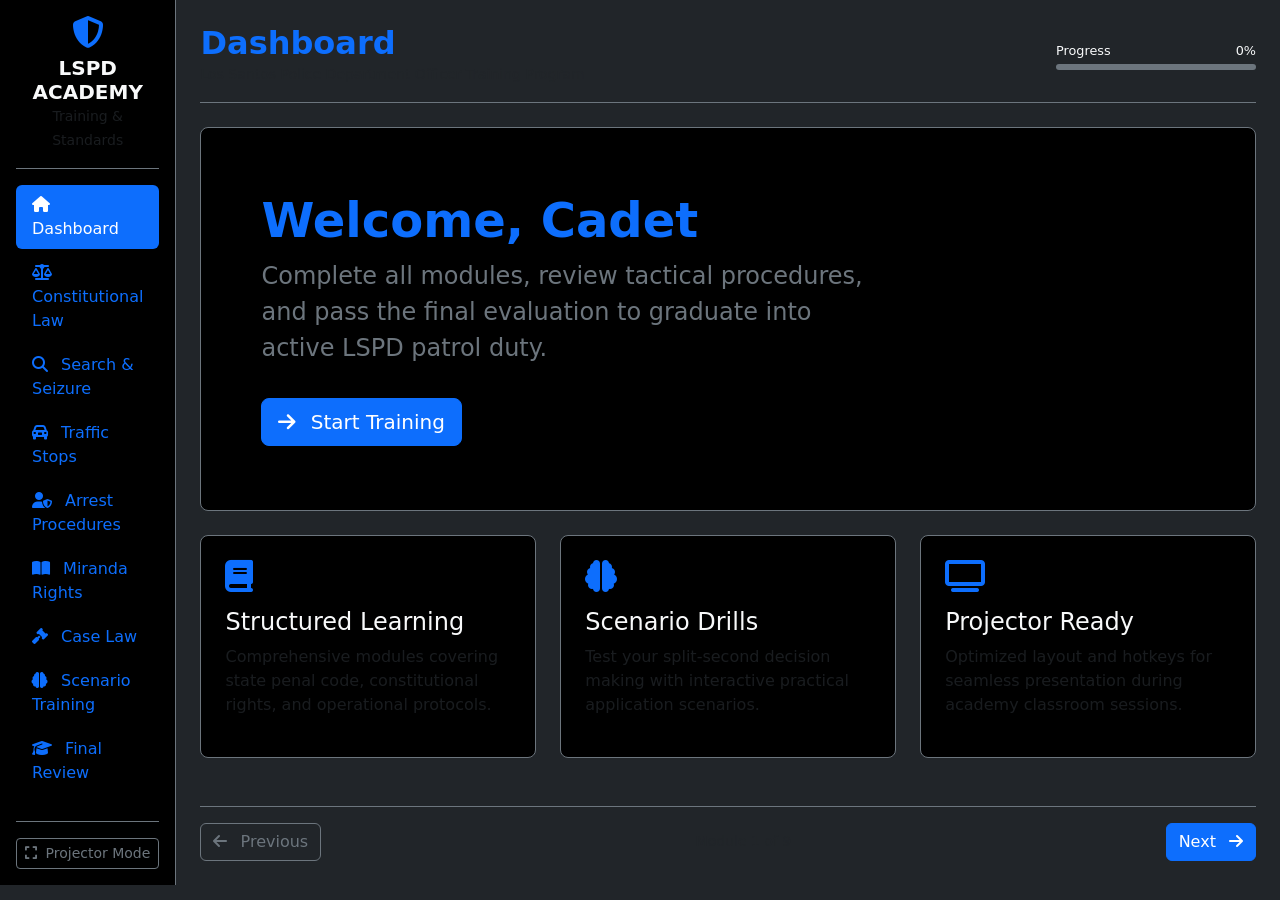
==== index.html @ 63069d6d "Update index.html" ====
<!DOCTYPE html>
<html lang="en">
<head>
    <meta charset="UTF-8">
    <meta name="viewport" content="width=device-width, initial-scale=1.0">
    <title>LSPD Academy | Training Platform</title>
    <!-- Bootstrap 5 CSS -->
    <link href="https://cdn.jsdelivr.net/npm/bootstrap@5.3.2/dist/css/bootstrap.min.css" rel="stylesheet">
    <!-- FontAwesome Icons -->
    <link rel="stylesheet" href="https://cdnjs.cloudflare.com/ajax/libs/font-awesome/6.4.2/css/all.min.css">
    <!-- Custom Stylesheet -->
    <link rel="stylesheet" href="style.css">
</head>
<body class="bg-dark text-light">

    <div class="app-container d-flex">
        <!-- Sidebar Navigation -->
        <nav id="sidebar" class="bg-black border-end border-secondary p-3 d-flex flex-column justify-content-between">
            <div>
                <div class="sidebar-header text-center pb-3 mb-3 border-bottom border-secondary">
                    <i class="fa-solid fa-shield-halved text-primary fa-2x mb-2"></i>
                    <h5 class="fw-bold tracking-wider m-0">LSPD ACADEMY</h5>
                    <small class="text-muted">Training & Standards</small>
                </div>
                <ul class="nav nav-pills flex-column gap-1" id="academyNav" role="tablist">
                    <li class="nav-item">
                        <button class="nav-link active w-100 text-start" data-bs-toggle="pill" data-bs-target="#dashboard" type="button"><i class="fa-solid fa-house me-2"></i> Dashboard</button>
                    </li>
                    <li class="nav-item">
                        <button class="nav-link w-100 text-start" data-bs-toggle="pill" data-bs-target="#constitutional-law" type="button"><i class="fa-solid fa-scale-balanced me-2"></i> Constitutional Law</button>
                    </li>
                    <li class="nav-item">
                        <button class="nav-link w-100 text-start" data-bs-toggle="pill" data-bs-target="#search-seizure" type="button"><i class="fa-solid fa-magnifying-glass me-2"></i> Search & Seizure</button>
                    </li>
                    <li class="nav-item">
                        <button class="nav-link w-100 text-start" data-bs-toggle="pill" data-bs-target="#traffic-stops" type="button"><i class="fa-solid fa-car-rear me-2"></i> Traffic Stops</button>
                    </li>
                    <li class="nav-item">
                        <button class="nav-link w-100 text-start" data-bs-toggle="pill" data-bs-target="#arrest-procedures" type="button"><i class="fa-solid fa-user-shield me-2"></i> Arrest Procedures</button>
                    </li>
                    <li class="nav-item">
                        <button class="nav-link w-100 text-start" data-bs-toggle="pill" data-bs-target="#miranda-rights" type="button"><i class="fa-solid fa-book-open me-2"></i> Miranda Rights</button>
                    </li>
                    <li class="nav-item">
                        <button class="nav-link w-100 text-start" data-bs-toggle="pill" data-bs-target="#case-law" type="button"><i class="fa-solid fa-gavel me-2"></i> Case Law</button>
                    </li>
                    <li class="nav-item">
                        <button class="nav-link w-100 text-start" data-bs-toggle="pill" data-bs-target="#scenarios" type="button"><i class="fa-solid fa-brain me-2"></i> Scenario Training</button>
                    </li>
                    <li class="nav-item">
                        <button class="nav-link w-100 text-start" data-bs-toggle="pill" data-bs-target="#final-exam" type="button"><i class="fa-solid fa-graduation-cap me-2"></i> Final Review</button>
                    </li>
                </ul>
            </div>
            <div class="sidebar-footer pt-3 border-top border-secondary text-center">
                <button id="fullscreenBtn" class="btn btn-outline-secondary btn-sm w-100"><i class="fa-solid fa-expand me-1"></i> Projector Mode</button>
            </div>
        </nav>

        <!-- Main Content Area -->
        <main class="main-content flex-grow-1 p-4 overflow-y-auto">
            <!-- Top Progress & Controls Bar -->
            <header class="d-flex justify-content-between align-items-center pb-3 mb-4 border-bottom border-secondary">
                <div>
                    <h2 id="pageTitle" class="fw-bold m-0 text-primary">Dashboard</h2>
                    <small class="text-muted">Los Santos Police Department Officer Training Program</small>
                </div>
                <div class="d-flex align-items-center gap-3">
                    <div style="width: 200px;">
                        <div class="d-flex justify-content-between mb-1" style="font-size: 0.8rem;">
                            <span>Progress</span>
                            <span id="progressText">0%</span>
                        </div>
                        <div class="progress bg-secondary" style="height: 6px;">
                            <div id="progressBar" class="progress-bar bg-primary" role="progressbar" style="width: 0%;"></div>
                        </div>
                    </div>
                </div>
            </header>

            <!-- Tab Content Modules -->
            <div class="tab-content" id="academyContent">
                <!-- 1. Dashboard -->
                <div class="tab-pane fade show active" id="dashboard" role="tabpanel">
                    <div class="p-5 mb-4 bg-black border border-secondary rounded-3">
                        <div class="container-fluid py-3">
                            <h1 class="display-5 fw-bold text-primary">Welcome, Cadet</h1>
                            <p class="col-md-8 fs-4 text-secondary">Complete all modules, review tactical procedures, and pass the final evaluation to graduate into active LSPD patrol duty.</p>
                            <button class="btn btn-primary btn-lg mt-3" onclick="navigateToModule('#constitutional-law')"><i class="fa-solid fa-arrow-right me-2"></i> Start Training</button>
                        </div>
                    </div>
                    <div class="row g-4">
                        <div class="col-md-4">
                            <div class="p-4 bg-black border border-secondary rounded-3 h-100">
                                <i class="fa-solid fa-book text-primary fa-2x mb-3"></i>
                                <h4>Structured Learning</h4>
                                <p class="text-muted">Comprehensive modules covering state penal code, constitutional rights, and operational protocols.</p>
                            </div>
                        </div>
                        <div class="col-md-4">
                            <div class="p-4 bg-black border border-secondary rounded-3 h-100">
                                <i class="fa-solid fa-brain text-primary fa-2x mb-3"></i>
                                <h4>Scenario Drills</h4>
                                <p class="text-muted">Test your split-second decision making with interactive practical application scenarios.</p>
                            </div>
                        </div>
                        <div class="col-md-4">
                            <div class="p-4 bg-black border border-secondary rounded-3 h-100">
                                <i class="fa-solid fa-tv text-primary fa-2x mb-3"></i>
                                <h4>Projector Ready</h4>
                                <p class="text-muted">Optimized layout and hotkeys for seamless presentation during academy classroom sessions.</p>
                            </div>
                        </div>
                    </div>
                </div>

                <!-- 2. Constitutional Law -->
                <div class="tab-pane fade" id="constitutional-law" role="tabpanel">
                    <div class="card bg-black border-secondary p-4 mb-4">
                        <h3 class="text-primary mb-3"><i class="fa-solid fa-scale-balanced me-2"></i> Constitutional Law Overview</h3>
                        <p>Officers operate under strict adherence to state and federal constitutional limitations. Understanding these bounds ensures lawful arrests and admissible evidence in court.</p>
                        <hr class="border-secondary">
                        <h5 class="text-white mt-3">Key Amendments</h5>
                        <ul class="list-group list-group-flush bg-transparent">
                            <li class="list-group-item bg-black text-light border-secondary"><strong>4th Amendment:</strong> Protection against unreasonable searches and seizures without probable cause or warrant.</li>
                            <li class="list-group-item bg-black text-light border-secondary"><strong>5th Amendment:</strong> Protection against self-incrimination and double jeopardy; right to due process.</li>
                            <li class="list-group-item bg-black text-light border-secondary"><strong>6th Amendment:</strong> Right to a speedy trial, impartial jury, and legal representation.</li>
                        </ul>
                    </div>
                </div>

                <!-- 3. Search & Seizure -->
                <div class="tab-pane fade" id="search-seizure" role="tabpanel">
                    <div class="card bg-black border-secondary p-4 mb-4">
                        <h3 class="text-primary mb-3"><i class="fa-solid fa-magnifying-glass me-2"></i> Search & Seizure Protocols</h3>
                        <p>Searches conducted without proper legal justification risk evidence suppression under the exclusionary rule.</p>
                        <hr class="border-secondary">
                        <div class="row g-3">
                            <div class="col-md-6">
                                <div class="p-3 border border-secondary rounded bg-dark">
                                    <h5 class="text-white">Exigent Circumstances</h5>
                                    <p class="text-muted small m-0">Immediate danger to life, imminent destruction of evidence, or hot pursuit of a fleeing suspect.</p>
                                </div>
                            </div>
                            <div class="col-md-6">
                                <div class="p-3 border border-secondary rounded bg-dark">
                                    <h5 class="text-white">Plain View Doctrine</h5>
                                    <p class="text-muted small m-0">Officers lawfully present in a location may seize contraband instantly visible within line of sight.</p>
                                </div>
                            </div>
                        </div>
                    </div>
                </div>

                <!-- 4. Traffic Stops -->
                <div class="tab-pane fade" id="traffic-stops" role="tabpanel">
                    <div class="card bg-black border-secondary p-4 mb-4">
                        <h3 class="text-primary mb-3"><i class="fa-solid fa-car-rear me-2"></i> Traffic Stop Procedures</h3>
                        <p>Standard operating procedure for executing safe, tactical vehicle interventions.</p>
                        <ol class="list-group list-group-numbered list-group-flush bg-transparent">
                            <li class="list-group-item bg-black text-light border-secondary">Position cruiser offset to the left, wheels turned outward.</li>
                            <li class="list-group-item bg-black text-light border-secondary">Call out plate, vehicle description, and occupant count to dispatch.</li>
                            <li class="list-group-item bg-black text-light border-secondary">Perform a touch check on the rear taillight to leave fingerprints.</li>
                            <li class="list-group-item bg-black text-light border-secondary">Approach safely maintaining visual contact with rear cabin and hands.</li>
                        </ol>
                    </div>
                </div>

                <!-- 5. Arrest Procedures -->
                <div class="tab-pane fade" id="arrest-procedures" role="tabpanel">
                    <div class="card bg-black border-secondary p-4 mb-4">
                        <h3 class="text-primary mb-3"><i class="fa-solid fa-user-shield me-2"></i> Arrest & Control Tactics</h3>
                        <p>Execution of physical custody requires appropriate use of force principles and safety checks.</p>
                        <ul>
                            <li>Control and cuff before conducting search incident to arrest.</li>
                            <li>Double-lock handcuffs immediately to prevent nerve damage.</li>
                            <li>Perform systematic pat-down search for weapons and contraband.</li>
                        </ul>
                    </div>
                </div>

                <!-- 6. Miranda Rights -->
                <div class="tab-pane fade" id="miranda-rights" role="tabpanel">
                    <div class="card bg-black border-secondary p-4 mb-4">
                        <h3 class="text-primary mb-3"><i class="fa-solid fa-book-open me-2"></i> Miranda Warnings</h3>
                        <p class="bg-dark p-3 border border-secondary rounded font-monospace text-warning">
                            "You have the right to remain silent. Anything you say can and will be used against you in a court of law. You have the right to an attorney. If you cannot afford one, one will be appointed for you..."
                        </p>
                        <p class="text-muted small">Must be recited prior to custodial interrogation.</p>
                    </div>
                </div>

                <!-- 7. Case Law -->
                <div class="tab-pane fade" id="case-law" role="tabpanel">
                    <div class="card bg-black border-secondary p-4 mb-4">
                        <h3 class="text-primary mb-3"><i class="fa-solid fa-gavel me-2"></i> Precedent Case Law</h3>
                        <p>Foundational legal rulings governing police power and civil liberties.</p>
                        <ul>
                            <li><strong>Terry v. Ohio:</strong> Establishes stop-and-frisk standard based on reasonable articulable suspicion.</li>
                            <li><strong>Tennessee v. Garner:</strong> Restricts use of deadly force against fleeing unarmed suspects.</li>
                        </ul>
                    </div>
                </div>

                <!-- 8. Scenario Training -->
                <div class="tab-pane fade" id="scenarios" role="tabpanel">
                    <div class="card bg-black border-secondary p-4 mb-4">
                        <h3 class="text-primary mb-3"><i class="fa-solid fa-brain me-2"></i> Practical Scenarios</h3>
                        <p>Evaluate your decision making under pressure.</p>
                        <div class="p-3 border border-secondary rounded bg-dark">
                            <h5 class="text-white">Scenario 1: Suspicious Vehicle</h5>
                            <p class="text-muted">A vehicle is parked in an alleyway with lights off at 3:00 AM. What is your immediate tactical action?</p>
                            <button class="btn btn-outline-primary btn-sm" onclick="alert('Correct: Call in location, request backup, and approach with caution from cover.')">Reveal Best Practice</button>
                        </div>
                    </div>
                </div>

                <!-- 9. Final Review -->
                <div class="tab-pane fade" id="final-exam" role="tabpanel">
                    <div class="card bg-black border-secondary p-4 mb-4 text-center">
                        <h3 class="text-primary mb-3"><i class="fa-solid fa-graduation-cap me-2"></i> Final Examination</h3>
                        <p class="text-muted">You have completed all academy modules. Ready to certify?</p>
                        <button class="btn btn-success btn-lg mt-2" onclick="alert('Congratulations! Academy requirements completed.')">Complete Certification</button>
                    </div>
                </div>
            </div>

            <!-- Navigation Controls Footer -->
            <div class="d-flex justify-content-between align-items-center mt-5 pt-3 border-top border-secondary">
                <button id="prevBtn" class="btn btn-outline-secondary"><i class="fa-solid fa-arrow-left me-2"></i> Previous</button>
                <span id="slideIndicator" class="text-muted small">Module 1 of 9</span>
                <button id="nextBtn" class="btn btn-primary">Next <i class="fa-solid fa-arrow-right ms-2"></i></button>
            </div>
        </main>
    </div>

    <!-- Bootstrap JS Bundle -->
    <script src="https://cdn.jsdelivr.net/npm/bootstrap@5.3.2/dist/js/bootstrap.bundle.min.js"></script>
    <!-- Custom Script -->
    <script src="script.js"></script>
</body>
</html>
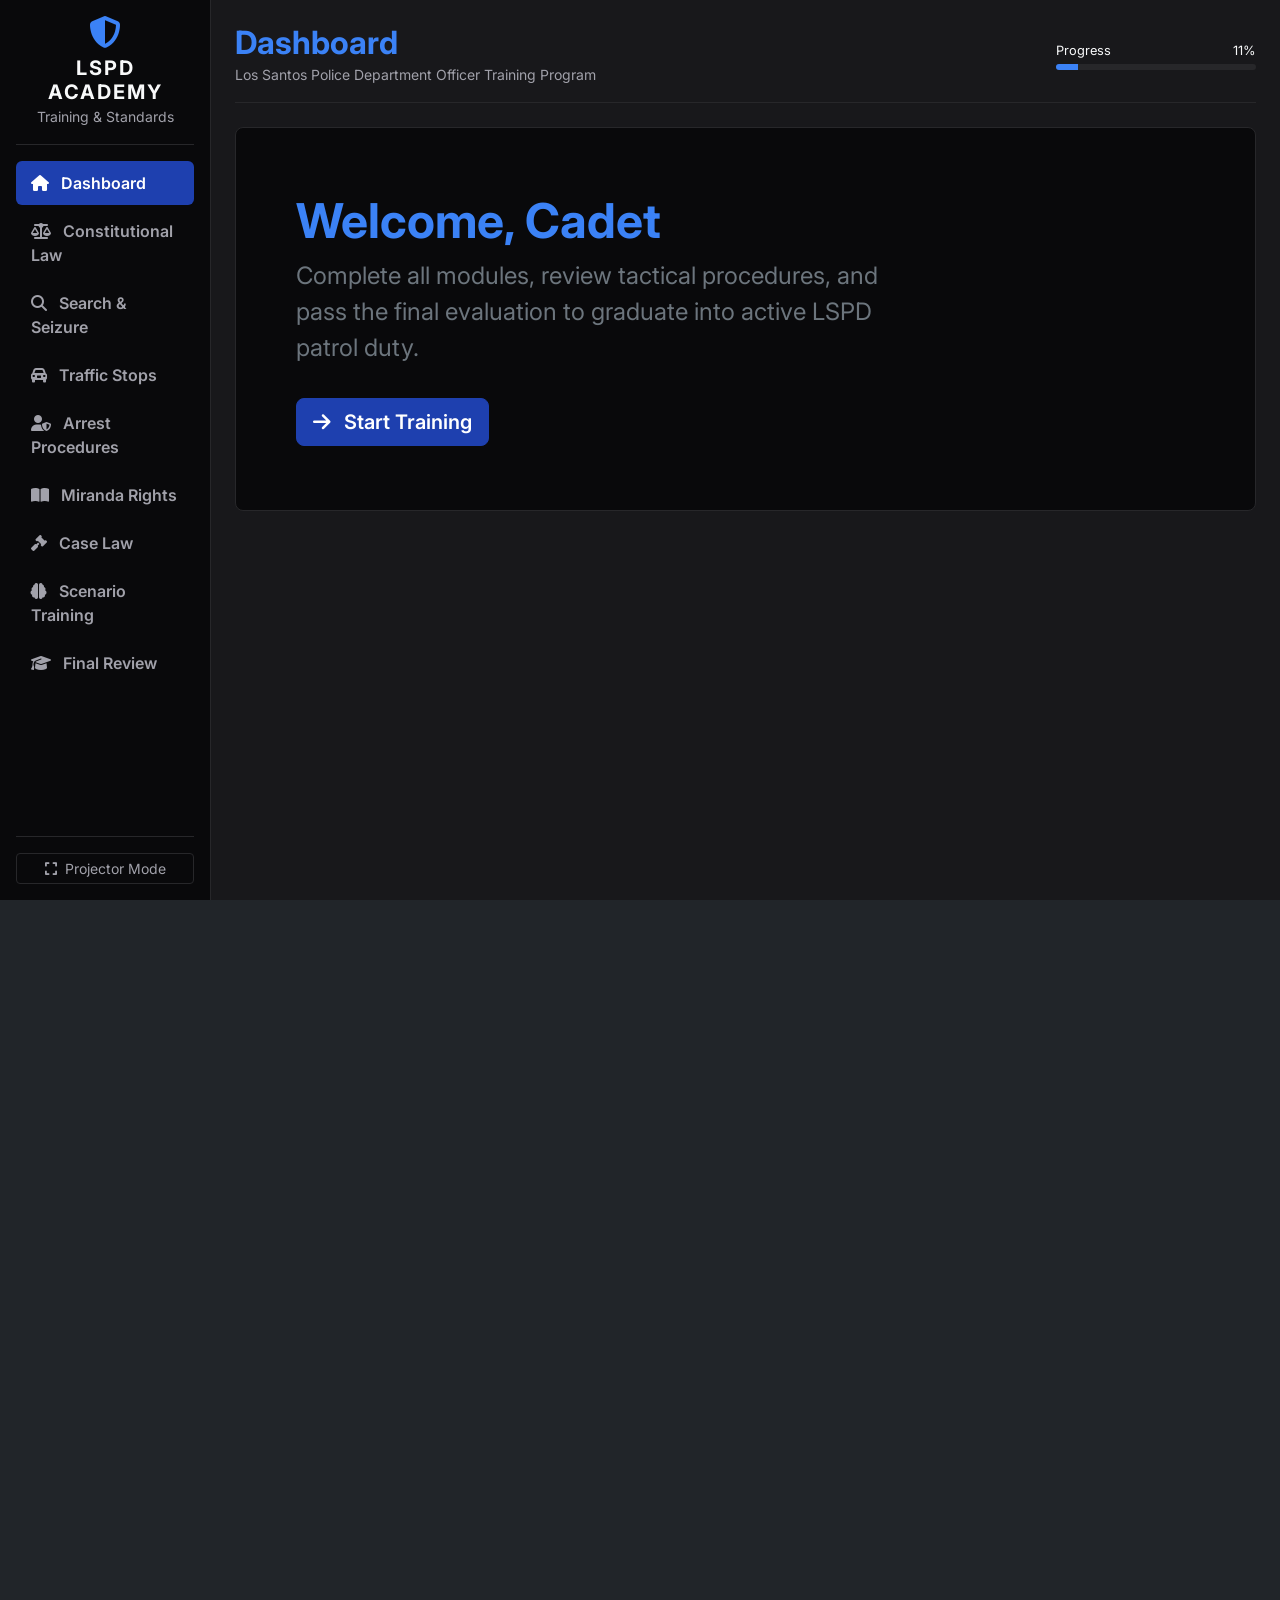
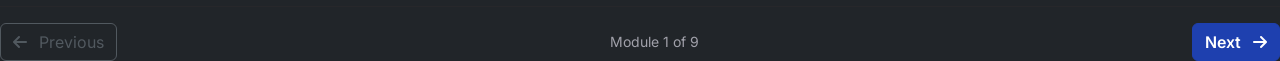
==== commit 155fab03: "Update index.html" ====
--- a/index.html
+++ b/index.html
@@ -88,28 +88,7 @@
                             <p class="col-md-8 fs-4 text-secondary">Complete all modules, review tactical procedures, and pass the final evaluation to graduate into active LSPD patrol duty.</p>
                             <button class="btn btn-primary btn-lg mt-3" onclick="navigateToModule('#constitutional-law')"><i class="fa-solid fa-arrow-right me-2"></i> Start Training</button>
                         </div>
-                    </div>
-                    <div class="row g-4">
-                        <div class="col-md-4">
-                            <div class="p-4 bg-black border border-secondary rounded-3 h-100">
-                                <i class="fa-solid fa-book text-primary fa-2x mb-3"></i>
-                                <h4>Structured Learning</h4>
-                                <p class="text-muted">Comprehensive modules covering state penal code, constitutional rights, and operational protocols.</p>
-                            </div>
-                        </div>
-                        <div class="col-md-4">
-                            <div class="p-4 bg-black border border-secondary rounded-3 h-100">
-                                <i class="fa-solid fa-brain text-primary fa-2x mb-3"></i>
-                                <h4>Scenario Drills</h4>
-                                <p class="text-muted">Test your split-second decision making with interactive practical application scenarios.</p>
-                            </div>
-                        </div>
-                        <div class="col-md-4">
-                            <div class="p-4 bg-black border border-secondary rounded-3 h-100">
-                                <i class="fa-solid fa-tv text-primary fa-2x mb-3"></i>
-                                <h4>Projector Ready</h4>
-                                <p class="text-muted">Optimized layout and hotkeys for seamless presentation during academy classroom sessions.</p>
-                            </div>
+                        </div>
                         </div>
                     </div>
                 </div>
--- a/style.css
+++ b/style.css
@@ -0,0 +1,142 @@
+/* Google Fonts Import for clean, projector-friendly typography */
+@import url('https://fonts.googleapis.com/css2?family=Inter:wght@300;400;600;700&display=swap');
+
+/* LSPD Custom Color Palette */
+:root {
+    --lspd-blue: #1e40af;
+    --lspd-blue-hover: #1e3a8a;
+    --lspd-blue-text: #3b82f6;
+    --lspd-black: #09090b;
+    --lspd-dark: #18181b;
+    --lspd-border: #27272a;
+    --text-main: #f4f4f5;
+    --text-muted: #a1a1aa;
+}
+
+/* Global Reset & Body Styling */
+body {
+    font-family: 'Inter', sans-serif;
+    background-color: var(--lspd-dark) !important;
+    color: var(--text-main) !important;
+    height: 100vh;
+    margin: 0;
+    overflow: hidden; /* Prevents whole-page scrolling; only the main content scrolls */
+}
+
+/* Layout Framework */
+.app-container {
+    height: 100vh;
+}
+
+/* Sidebar Navigation */
+#sidebar {
+    width: 280px;
+    background-color: var(--lspd-black) !important;
+    border-right-color: var(--lspd-border) !important;
+}
+
+.sidebar-header h5 {
+    letter-spacing: 2px;
+}
+
+.nav-pills .nav-link {
+    color: var(--text-muted);
+    border-radius: 6px;
+    transition: all 0.2s ease-in-out;
+    padding: 10px 15px;
+    font-weight: 600;
+}
+
+.nav-pills .nav-link:hover {
+    background-color: rgba(30, 64, 175, 0.1);
+    color: var(--text-main);
+}
+
+.nav-pills .nav-link.active {
+    background-color: var(--lspd-blue) !important;
+    color: #ffffff !important;
+}
+
+/* Main Content Area */
+.main-content {
+    background-color: var(--lspd-dark);
+    scroll-behavior: smooth;
+}
+
+/* Card & Container Overrides */
+.bg-black {
+    background-color: var(--lspd-black) !important;
+}
+
+.border-secondary {
+    border-color: var(--lspd-border) !important;
+}
+
+.card {
+    border-radius: 8px;
+    box-shadow: 0 4px 6px rgba(0, 0, 0, 0.3);
+}
+
+/* Button Overrides */
+.btn-primary {
+    background-color: var(--lspd-blue);
+    border-color: var(--lspd-blue);
+    font-weight: 600;
+}
+
+.btn-primary:hover {
+    background-color: var(--lspd-blue-hover);
+    border-color: var(--lspd-blue-hover);
+}
+
+.btn-outline-secondary {
+    color: var(--text-muted);
+    border-color: var(--lspd-border);
+}
+
+.btn-outline-secondary:hover {
+    background-color: var(--lspd-border);
+    color: var(--text-main);
+}
+
+/* Progress Bar Styling */
+.progress {
+    background-color: var(--lspd-border) !important;
+    border-radius: 4px;
+}
+
+.progress-bar {
+    background-color: var(--lspd-blue-text) !important;
+    transition: width 0.4s ease;
+}
+
+/* Typography Utilities */
+.text-primary {
+    color: var(--lspd-blue-text) !important; 
+}
+
+.text-muted {
+    color: var(--text-muted) !important;
+}
+
+.tracking-wider {
+    letter-spacing: 0.1em;
+}
+
+/* Custom Scrollbar for Webkit Browsers */
+::-webkit-scrollbar {
+    width: 8px;
+}
+
+::-webkit-scrollbar-track {
+    background: var(--lspd-dark);
+}
+
+::-webkit-scrollbar-thumb {
+    background: var(--lspd-border);
+    border-radius: 4px;
+}
+
+::-webkit-scrollbar-thumb:hover {
+    background: #3f3f46;
+}
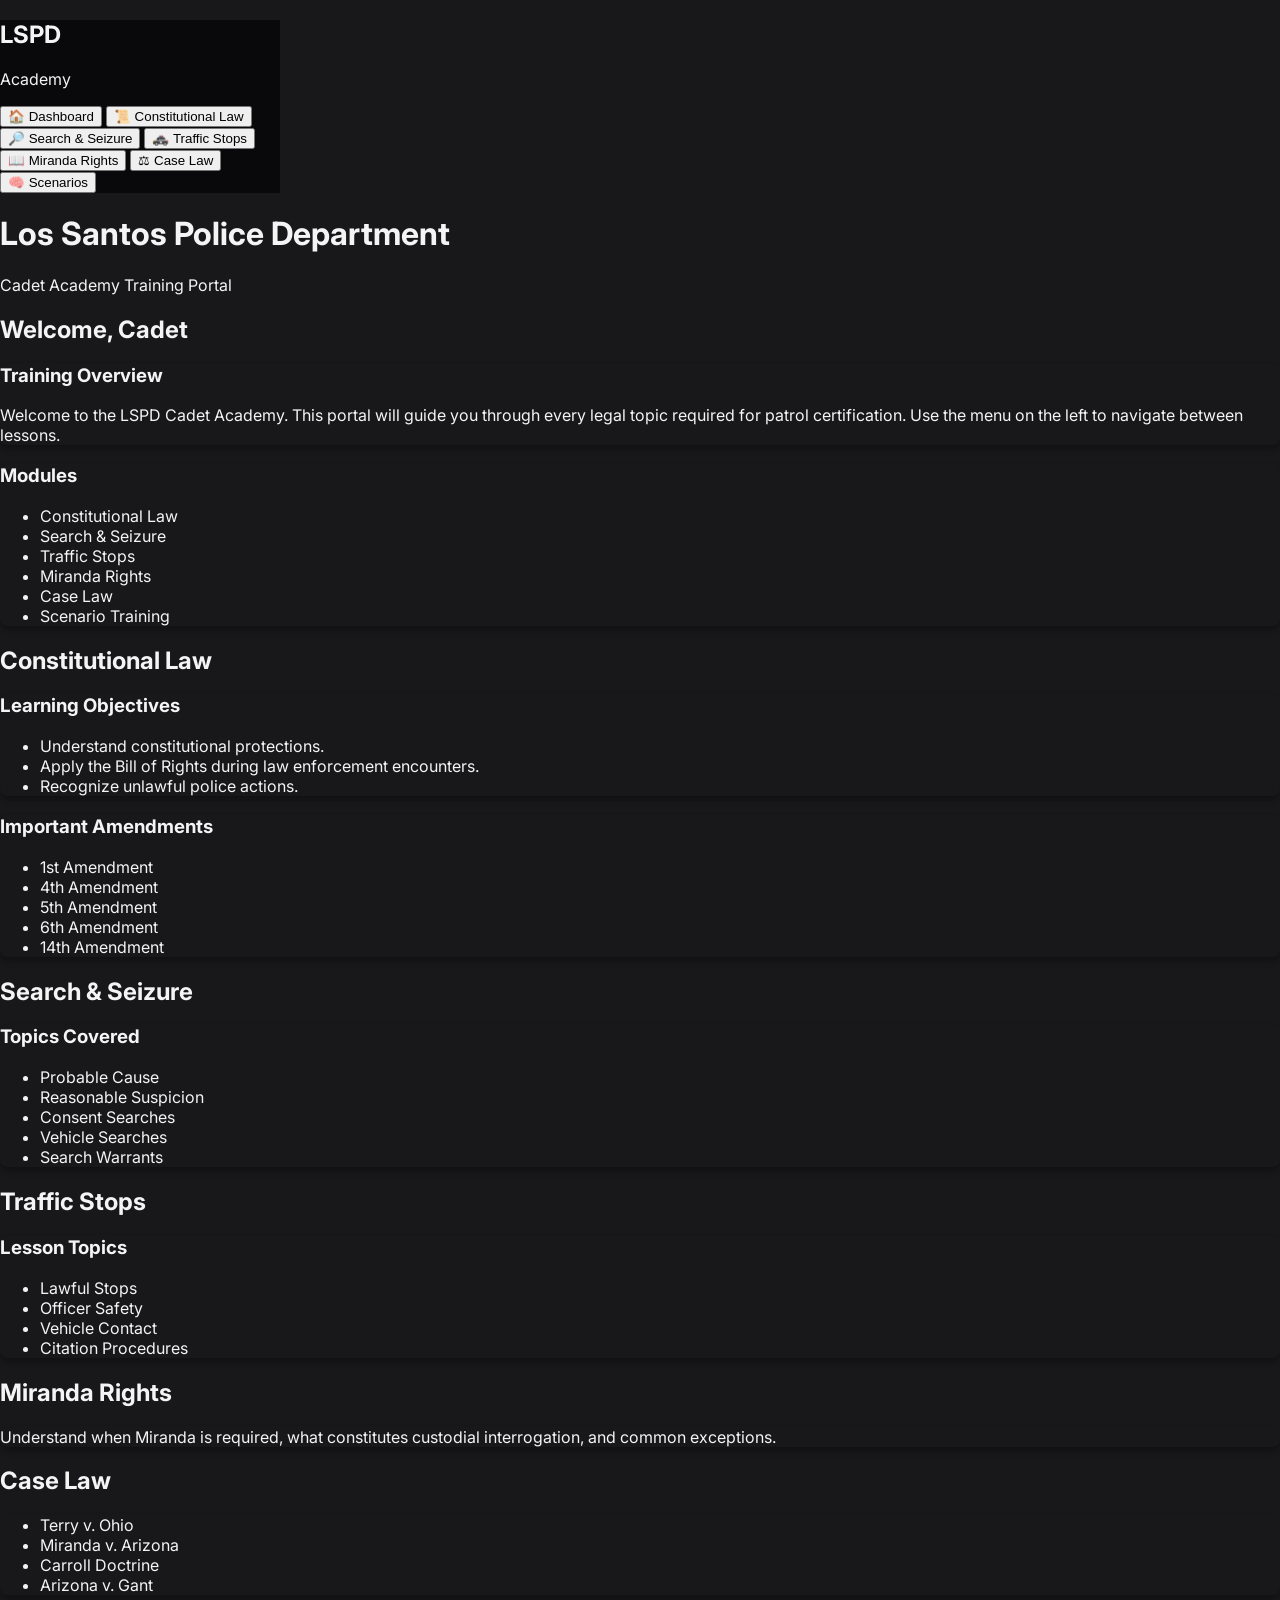
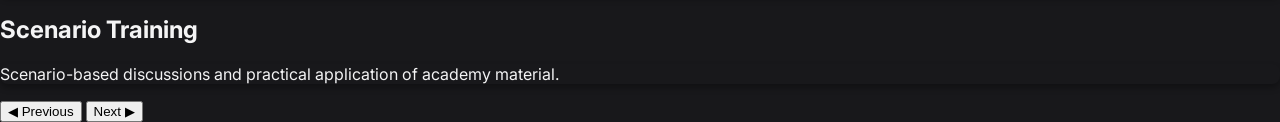
==== commit f399ab11: "Update index.html" ====
--- a/index.html
+++ b/index.html
@@ -3,219 +3,283 @@
 <head>
     <meta charset="UTF-8">
     <meta name="viewport" content="width=device-width, initial-scale=1.0">
-    <title>LSPD Academy | Training Platform</title>
-    <!-- Bootstrap 5 CSS -->
-    <link href="https://cdn.jsdelivr.net/npm/bootstrap@5.3.2/dist/css/bootstrap.min.css" rel="stylesheet">
-    <!-- FontAwesome Icons -->
-    <link rel="stylesheet" href="https://cdnjs.cloudflare.com/ajax/libs/font-awesome/6.4.2/css/all.min.css">
-    <!-- Custom Stylesheet -->
+    <title>LSPD Academy</title>
+
     <link rel="stylesheet" href="style.css">
 </head>
-<body class="bg-dark text-light">
-
-    <div class="app-container d-flex">
-        <!-- Sidebar Navigation -->
-        <nav id="sidebar" class="bg-black border-end border-secondary p-3 d-flex flex-column justify-content-between">
-            <div>
-                <div class="sidebar-header text-center pb-3 mb-3 border-bottom border-secondary">
-                    <i class="fa-solid fa-shield-halved text-primary fa-2x mb-2"></i>
-                    <h5 class="fw-bold tracking-wider m-0">LSPD ACADEMY</h5>
-                    <small class="text-muted">Training & Standards</small>
-                </div>
-                <ul class="nav nav-pills flex-column gap-1" id="academyNav" role="tablist">
-                    <li class="nav-item">
-                        <button class="nav-link active w-100 text-start" data-bs-toggle="pill" data-bs-target="#dashboard" type="button"><i class="fa-solid fa-house me-2"></i> Dashboard</button>
-                    </li>
-                    <li class="nav-item">
-                        <button class="nav-link w-100 text-start" data-bs-toggle="pill" data-bs-target="#constitutional-law" type="button"><i class="fa-solid fa-scale-balanced me-2"></i> Constitutional Law</button>
-                    </li>
-                    <li class="nav-item">
-                        <button class="nav-link w-100 text-start" data-bs-toggle="pill" data-bs-target="#search-seizure" type="button"><i class="fa-solid fa-magnifying-glass me-2"></i> Search & Seizure</button>
-                    </li>
-                    <li class="nav-item">
-                        <button class="nav-link w-100 text-start" data-bs-toggle="pill" data-bs-target="#traffic-stops" type="button"><i class="fa-solid fa-car-rear me-2"></i> Traffic Stops</button>
-                    </li>
-                    <li class="nav-item">
-                        <button class="nav-link w-100 text-start" data-bs-toggle="pill" data-bs-target="#arrest-procedures" type="button"><i class="fa-solid fa-user-shield me-2"></i> Arrest Procedures</button>
-                    </li>
-                    <li class="nav-item">
-                        <button class="nav-link w-100 text-start" data-bs-toggle="pill" data-bs-target="#miranda-rights" type="button"><i class="fa-solid fa-book-open me-2"></i> Miranda Rights</button>
-                    </li>
-                    <li class="nav-item">
-                        <button class="nav-link w-100 text-start" data-bs-toggle="pill" data-bs-target="#case-law" type="button"><i class="fa-solid fa-gavel me-2"></i> Case Law</button>
-                    </li>
-                    <li class="nav-item">
-                        <button class="nav-link w-100 text-start" data-bs-toggle="pill" data-bs-target="#scenarios" type="button"><i class="fa-solid fa-brain me-2"></i> Scenario Training</button>
-                    </li>
-                    <li class="nav-item">
-                        <button class="nav-link w-100 text-start" data-bs-toggle="pill" data-bs-target="#final-exam" type="button"><i class="fa-solid fa-graduation-cap me-2"></i> Final Review</button>
-                    </li>
-                </ul>
-            </div>
-            <div class="sidebar-footer pt-3 border-top border-secondary text-center">
-                <button id="fullscreenBtn" class="btn btn-outline-secondary btn-sm w-100"><i class="fa-solid fa-expand me-1"></i> Projector Mode</button>
-            </div>
-        </nav>
-
-        <!-- Main Content Area -->
-        <main class="main-content flex-grow-1 p-4 overflow-y-auto">
-            <!-- Top Progress & Controls Bar -->
-            <header class="d-flex justify-content-between align-items-center pb-3 mb-4 border-bottom border-secondary">
-                <div>
-                    <h2 id="pageTitle" class="fw-bold m-0 text-primary">Dashboard</h2>
-                    <small class="text-muted">Los Santos Police Department Officer Training Program</small>
-                </div>
-                <div class="d-flex align-items-center gap-3">
-                    <div style="width: 200px;">
-                        <div class="d-flex justify-content-between mb-1" style="font-size: 0.8rem;">
-                            <span>Progress</span>
-                            <span id="progressText">0%</span>
-                        </div>
-                        <div class="progress bg-secondary" style="height: 6px;">
-                            <div id="progressBar" class="progress-bar bg-primary" role="progressbar" style="width: 0%;"></div>
-                        </div>
-                    </div>
-                </div>
-            </header>
-
-            <!-- Tab Content Modules -->
-            <div class="tab-content" id="academyContent">
-                <!-- 1. Dashboard -->
-                <div class="tab-pane fade show active" id="dashboard" role="tabpanel">
-                    <div class="p-5 mb-4 bg-black border border-secondary rounded-3">
-                        <div class="container-fluid py-3">
-                            <h1 class="display-5 fw-bold text-primary">Welcome, Cadet</h1>
-                            <p class="col-md-8 fs-4 text-secondary">Complete all modules, review tactical procedures, and pass the final evaluation to graduate into active LSPD patrol duty.</p>
-                            <button class="btn btn-primary btn-lg mt-3" onclick="navigateToModule('#constitutional-law')"><i class="fa-solid fa-arrow-right me-2"></i> Start Training</button>
-                        </div>
-                        </div>
-                        </div>
-                    </div>
-                </div>
-
-                <!-- 2. Constitutional Law -->
-                <div class="tab-pane fade" id="constitutional-law" role="tabpanel">
-                    <div class="card bg-black border-secondary p-4 mb-4">
-                        <h3 class="text-primary mb-3"><i class="fa-solid fa-scale-balanced me-2"></i> Constitutional Law Overview</h3>
-                        <p>Officers operate under strict adherence to state and federal constitutional limitations. Understanding these bounds ensures lawful arrests and admissible evidence in court.</p>
-                        <hr class="border-secondary">
-                        <h5 class="text-white mt-3">Key Amendments</h5>
-                        <ul class="list-group list-group-flush bg-transparent">
-                            <li class="list-group-item bg-black text-light border-secondary"><strong>4th Amendment:</strong> Protection against unreasonable searches and seizures without probable cause or warrant.</li>
-                            <li class="list-group-item bg-black text-light border-secondary"><strong>5th Amendment:</strong> Protection against self-incrimination and double jeopardy; right to due process.</li>
-                            <li class="list-group-item bg-black text-light border-secondary"><strong>6th Amendment:</strong> Right to a speedy trial, impartial jury, and legal representation.</li>
-                        </ul>
-                    </div>
-                </div>
-
-                <!-- 3. Search & Seizure -->
-                <div class="tab-pane fade" id="search-seizure" role="tabpanel">
-                    <div class="card bg-black border-secondary p-4 mb-4">
-                        <h3 class="text-primary mb-3"><i class="fa-solid fa-magnifying-glass me-2"></i> Search & Seizure Protocols</h3>
-                        <p>Searches conducted without proper legal justification risk evidence suppression under the exclusionary rule.</p>
-                        <hr class="border-secondary">
-                        <div class="row g-3">
-                            <div class="col-md-6">
-                                <div class="p-3 border border-secondary rounded bg-dark">
-                                    <h5 class="text-white">Exigent Circumstances</h5>
-                                    <p class="text-muted small m-0">Immediate danger to life, imminent destruction of evidence, or hot pursuit of a fleeing suspect.</p>
-                                </div>
-                            </div>
-                            <div class="col-md-6">
-                                <div class="p-3 border border-secondary rounded bg-dark">
-                                    <h5 class="text-white">Plain View Doctrine</h5>
-                                    <p class="text-muted small m-0">Officers lawfully present in a location may seize contraband instantly visible within line of sight.</p>
-                                </div>
-                            </div>
-                        </div>
-                    </div>
-                </div>
-
-                <!-- 4. Traffic Stops -->
-                <div class="tab-pane fade" id="traffic-stops" role="tabpanel">
-                    <div class="card bg-black border-secondary p-4 mb-4">
-                        <h3 class="text-primary mb-3"><i class="fa-solid fa-car-rear me-2"></i> Traffic Stop Procedures</h3>
-                        <p>Standard operating procedure for executing safe, tactical vehicle interventions.</p>
-                        <ol class="list-group list-group-numbered list-group-flush bg-transparent">
-                            <li class="list-group-item bg-black text-light border-secondary">Position cruiser offset to the left, wheels turned outward.</li>
-                            <li class="list-group-item bg-black text-light border-secondary">Call out plate, vehicle description, and occupant count to dispatch.</li>
-                            <li class="list-group-item bg-black text-light border-secondary">Perform a touch check on the rear taillight to leave fingerprints.</li>
-                            <li class="list-group-item bg-black text-light border-secondary">Approach safely maintaining visual contact with rear cabin and hands.</li>
-                        </ol>
-                    </div>
-                </div>
-
-                <!-- 5. Arrest Procedures -->
-                <div class="tab-pane fade" id="arrest-procedures" role="tabpanel">
-                    <div class="card bg-black border-secondary p-4 mb-4">
-                        <h3 class="text-primary mb-3"><i class="fa-solid fa-user-shield me-2"></i> Arrest & Control Tactics</h3>
-                        <p>Execution of physical custody requires appropriate use of force principles and safety checks.</p>
-                        <ul>
-                            <li>Control and cuff before conducting search incident to arrest.</li>
-                            <li>Double-lock handcuffs immediately to prevent nerve damage.</li>
-                            <li>Perform systematic pat-down search for weapons and contraband.</li>
-                        </ul>
-                    </div>
-                </div>
-
-                <!-- 6. Miranda Rights -->
-                <div class="tab-pane fade" id="miranda-rights" role="tabpanel">
-                    <div class="card bg-black border-secondary p-4 mb-4">
-                        <h3 class="text-primary mb-3"><i class="fa-solid fa-book-open me-2"></i> Miranda Warnings</h3>
-                        <p class="bg-dark p-3 border border-secondary rounded font-monospace text-warning">
-                            "You have the right to remain silent. Anything you say can and will be used against you in a court of law. You have the right to an attorney. If you cannot afford one, one will be appointed for you..."
-                        </p>
-                        <p class="text-muted small">Must be recited prior to custodial interrogation.</p>
-                    </div>
-                </div>
-
-                <!-- 7. Case Law -->
-                <div class="tab-pane fade" id="case-law" role="tabpanel">
-                    <div class="card bg-black border-secondary p-4 mb-4">
-                        <h3 class="text-primary mb-3"><i class="fa-solid fa-gavel me-2"></i> Precedent Case Law</h3>
-                        <p>Foundational legal rulings governing police power and civil liberties.</p>
-                        <ul>
-                            <li><strong>Terry v. Ohio:</strong> Establishes stop-and-frisk standard based on reasonable articulable suspicion.</li>
-                            <li><strong>Tennessee v. Garner:</strong> Restricts use of deadly force against fleeing unarmed suspects.</li>
-                        </ul>
-                    </div>
-                </div>
-
-                <!-- 8. Scenario Training -->
-                <div class="tab-pane fade" id="scenarios" role="tabpanel">
-                    <div class="card bg-black border-secondary p-4 mb-4">
-                        <h3 class="text-primary mb-3"><i class="fa-solid fa-brain me-2"></i> Practical Scenarios</h3>
-                        <p>Evaluate your decision making under pressure.</p>
-                        <div class="p-3 border border-secondary rounded bg-dark">
-                            <h5 class="text-white">Scenario 1: Suspicious Vehicle</h5>
-                            <p class="text-muted">A vehicle is parked in an alleyway with lights off at 3:00 AM. What is your immediate tactical action?</p>
-                            <button class="btn btn-outline-primary btn-sm" onclick="alert('Correct: Call in location, request backup, and approach with caution from cover.')">Reveal Best Practice</button>
-                        </div>
-                    </div>
-                </div>
-
-                <!-- 9. Final Review -->
-                <div class="tab-pane fade" id="final-exam" role="tabpanel">
-                    <div class="card bg-black border-secondary p-4 mb-4 text-center">
-                        <h3 class="text-primary mb-3"><i class="fa-solid fa-graduation-cap me-2"></i> Final Examination</h3>
-                        <p class="text-muted">You have completed all academy modules. Ready to certify?</p>
-                        <button class="btn btn-success btn-lg mt-2" onclick="alert('Congratulations! Academy requirements completed.')">Complete Certification</button>
-                    </div>
-                </div>
-            </div>
-
-            <!-- Navigation Controls Footer -->
-            <div class="d-flex justify-content-between align-items-center mt-5 pt-3 border-top border-secondary">
-                <button id="prevBtn" class="btn btn-outline-secondary"><i class="fa-solid fa-arrow-left me-2"></i> Previous</button>
-                <span id="slideIndicator" class="text-muted small">Module 1 of 9</span>
-                <button id="nextBtn" class="btn btn-primary">Next <i class="fa-solid fa-arrow-right ms-2"></i></button>
-            </div>
-        </main>
+
+<body>
+
+<!-- Sidebar -->
+<div id="sidebar">
+
+    <div class="logo">
+        <h2>LSPD</h2>
+        <p>Academy</p>
     </div>
 
-    <!-- Bootstrap JS Bundle -->
-    <script src="https://cdn.jsdelivr.net/npm/bootstrap@5.3.2/dist/js/bootstrap.bundle.min.js"></script>
-    <!-- Custom Script -->
-    <script src="script.js"></script>
+    <button class="nav active" onclick="showPage('dashboard')">
+        🏠 Dashboard
+    </button>
+
+    <button class="nav" onclick="showPage('constitution')">
+        📜 Constitutional Law
+    </button>
+
+    <button class="nav" onclick="showPage('search')">
+        🔎 Search & Seizure
+    </button>
+
+    <button class="nav" onclick="showPage('traffic')">
+        🚓 Traffic Stops
+    </button>
+
+    <button class="nav" onclick="showPage('miranda')">
+        📖 Miranda Rights
+    </button>
+
+    <button class="nav" onclick="showPage('caseLaw')">
+        ⚖ Case Law
+    </button>
+
+    <button class="nav" onclick="showPage('scenarios')">
+        🧠 Scenarios
+    </button>
+
+</div>
+
+<!-- Main Content -->
+<div id="content">
+
+<header>
+
+<h1>Los Santos Police Department</h1>
+
+<p>Cadet Academy Training Portal</p>
+
+<div id="progressContainer">
+    <div id="progressBar"></div>
+</div>
+
+</header>
+
+<!-- Dashboard -->
+
+<section id="dashboard" class="page active">
+
+<h2>Welcome, Cadet</h2>
+
+<div class="card">
+
+<h3>Training Overview</h3>
+
+<p>
+Welcome to the LSPD Cadet Academy.
+
+This portal will guide you through every legal topic required for patrol certification.
+
+Use the menu on the left to navigate between lessons.
+</p>
+
+</div>
+
+<div class="card">
+
+<h3>Modules</h3>
+
+<ul>
+
+<li>Constitutional Law</li>
+
+<li>Search & Seizure</li>
+
+<li>Traffic Stops</li>
+
+<li>Miranda Rights</li>
+
+<li>Case Law</li>
+
+<li>Scenario Training</li>
+
+</ul>
+
+</div>
+
+</section>
+
+<!-- Constitutional Law -->
+
+<section id="constitution" class="page">
+
+<h2>Constitutional Law</h2>
+
+<div class="card">
+
+<h3>Learning Objectives</h3>
+
+<ul>
+
+<li>Understand constitutional protections.</li>
+
+<li>Apply the Bill of Rights during law enforcement encounters.</li>
+
+<li>Recognize unlawful police actions.</li>
+
+</ul>
+
+</div>
+
+<div class="card">
+
+<h3>Important Amendments</h3>
+
+<ul>
+
+<li>1st Amendment</li>
+
+<li>4th Amendment</li>
+
+<li>5th Amendment</li>
+
+<li>6th Amendment</li>
+
+<li>14th Amendment</li>
+
+</ul>
+
+</div>
+
+</section>
+
+<!-- Search -->
+
+<section id="search" class="page">
+
+<h2>Search & Seizure</h2>
+
+<div class="card">
+
+<h3>Topics Covered</h3>
+
+<ul>
+
+<li>Probable Cause</li>
+
+<li>Reasonable Suspicion</li>
+
+<li>Consent Searches</li>
+
+<li>Vehicle Searches</li>
+
+<li>Search Warrants</li>
+
+</ul>
+
+</div>
+
+</section>
+
+<!-- Traffic -->
+
+<section id="traffic" class="page">
+
+<h2>Traffic Stops</h2>
+
+<div class="card">
+
+<h3>Lesson Topics</h3>
+
+<ul>
+
+<li>Lawful Stops</li>
+
+<li>Officer Safety</li>
+
+<li>Vehicle Contact</li>
+
+<li>Citation Procedures</li>
+
+</ul>
+
+</div>
+
+</section>
+
+<!-- Miranda -->
+
+<section id="miranda" class="page">
+
+<h2>Miranda Rights</h2>
+
+<div class="card">
+
+<p>
+
+Understand when Miranda is required, what constitutes custodial interrogation, and common exceptions.
+
+</p>
+
+</div>
+
+</section>
+
+<!-- Case Law -->
+
+<section id="caseLaw" class="page">
+
+<h2>Case Law</h2>
+
+<div class="card">
+
+<ul>
+
+<li>Terry v. Ohio</li>
+
+<li>Miranda v. Arizona</li>
+
+<li>Carroll Doctrine</li>
+
+<li>Arizona v. Gant</li>
+
+</ul>
+
+</div>
+
+</section>
+
+<!-- Scenarios -->
+
+<section id="scenarios" class="page">
+
+<h2>Scenario Training</h2>
+
+<div class="card">
+
+<p>
+
+Scenario-based discussions and practical application of academy material.
+
+</p>
+
+</div>
+
+</section>
+
+<footer>
+
+<button onclick="previousPage()">
+◀ Previous
+</button>
+
+<button onclick="nextPage()">
+Next ▶
+</button>
+
+</footer>
+
+</div>
+
+<script src="script.js"></script>
+
 </body>
 </html>
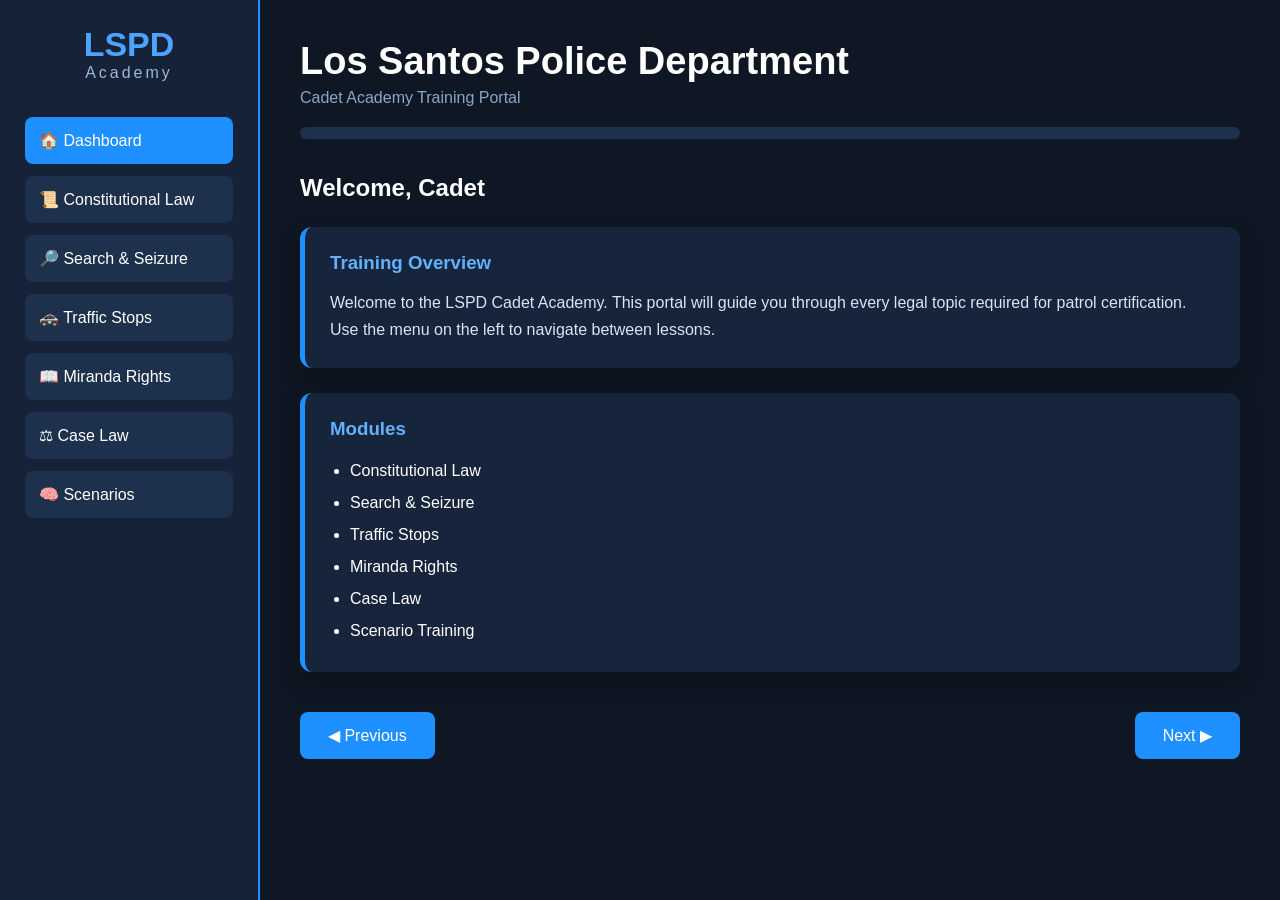
==== commit e6c70b8c: "Update index.html" ====
--- a/index.html
+++ b/index.html
@@ -280,6 +280,5 @@
 </div>
 
 <script src="script.js"></script>
-
 </body>
 </html>
--- a/style.css
+++ b/style.css
@@ -1,142 +1,224 @@
-/* Google Fonts Import for clean, projector-friendly typography */
-@import url('https://fonts.googleapis.com/css2?family=Inter:wght@300;400;600;700&display=swap');
-
-/* LSPD Custom Color Palette */
-:root {
-    --lspd-blue: #1e40af;
-    --lspd-blue-hover: #1e3a8a;
-    --lspd-blue-text: #3b82f6;
-    --lspd-black: #09090b;
-    --lspd-dark: #18181b;
-    --lspd-border: #27272a;
-    --text-main: #f4f4f5;
-    --text-muted: #a1a1aa;
-}
-
-/* Global Reset & Body Styling */
-body {
-    font-family: 'Inter', sans-serif;
-    background-color: var(--lspd-dark) !important;
-    color: var(--text-main) !important;
-    height: 100vh;
-    margin: 0;
-    overflow: hidden; /* Prevents whole-page scrolling; only the main content scrolls */
-}
-
-/* Layout Framework */
-.app-container {
-    height: 100vh;
-}
-
-/* Sidebar Navigation */
-#sidebar {
-    width: 280px;
-    background-color: var(--lspd-black) !important;
-    border-right-color: var(--lspd-border) !important;
-}
-
-.sidebar-header h5 {
-    letter-spacing: 2px;
-}
-
-.nav-pills .nav-link {
-    color: var(--text-muted);
-    border-radius: 6px;
-    transition: all 0.2s ease-in-out;
-    padding: 10px 15px;
-    font-weight: 600;
-}
-
-.nav-pills .nav-link:hover {
-    background-color: rgba(30, 64, 175, 0.1);
-    color: var(--text-main);
-}
-
-.nav-pills .nav-link.active {
-    background-color: var(--lspd-blue) !important;
-    color: #ffffff !important;
-}
-
-/* Main Content Area */
-.main-content {
-    background-color: var(--lspd-dark);
-    scroll-behavior: smooth;
-}
-
-/* Card & Container Overrides */
-.bg-black {
-    background-color: var(--lspd-black) !important;
-}
-
-.border-secondary {
-    border-color: var(--lspd-border) !important;
-}
-
-.card {
-    border-radius: 8px;
-    box-shadow: 0 4px 6px rgba(0, 0, 0, 0.3);
-}
-
-/* Button Overrides */
-.btn-primary {
-    background-color: var(--lspd-blue);
-    border-color: var(--lspd-blue);
-    font-weight: 600;
-}
-
-.btn-primary:hover {
-    background-color: var(--lspd-blue-hover);
-    border-color: var(--lspd-blue-hover);
-}
-
-.btn-outline-secondary {
-    color: var(--text-muted);
-    border-color: var(--lspd-border);
-}
-
-.btn-outline-secondary:hover {
-    background-color: var(--lspd-border);
-    color: var(--text-main);
-}
-
-/* Progress Bar Styling */
-.progress {
-    background-color: var(--lspd-border) !important;
-    border-radius: 4px;
-}
-
-.progress-bar {
-    background-color: var(--lspd-blue-text) !important;
-    transition: width 0.4s ease;
-}
-
-/* Typography Utilities */
-.text-primary {
-    color: var(--lspd-blue-text) !important; 
-}
-
-.text-muted {
-    color: var(--text-muted) !important;
-}
-
-.tracking-wider {
-    letter-spacing: 0.1em;
-}
-
-/* Custom Scrollbar for Webkit Browsers */
-::-webkit-scrollbar {
-    width: 8px;
-}
-
-::-webkit-scrollbar-track {
-    background: var(--lspd-dark);
-}
-
-::-webkit-scrollbar-thumb {
-    background: var(--lspd-border);
-    border-radius: 4px;
-}
-
-::-webkit-scrollbar-thumb:hover {
-    background: #3f3f46;
-}
+/* ---------- GENERAL ---------- */
+
+*{
+    margin:0;
+    padding:0;
+    box-sizing:border-box;
+    font-family:Segoe UI, Arial, sans-serif;
+}
+
+body{
+    background:#0f1724;
+    color:#fff;
+    display:flex;
+    min-height:100vh;
+}
+
+/* ---------- SIDEBAR ---------- */
+
+#sidebar{
+    width:260px;
+    background:#152238;
+    border-right:2px solid #1e90ff;
+    padding:25px;
+}
+
+.logo{
+    text-align:center;
+    margin-bottom:35px;
+}
+
+.logo h2{
+    color:#4da3ff;
+    font-size:34px;
+}
+
+.logo p{
+    color:#9bb8d6;
+    letter-spacing:3px;
+}
+
+/* ---------- NAVIGATION ---------- */
+
+.nav{
+    width:100%;
+    margin-bottom:12px;
+    padding:14px;
+    border:none;
+    border-radius:8px;
+    background:#1d314d;
+    color:white;
+    font-size:16px;
+    cursor:pointer;
+    text-align:left;
+    transition:.25s;
+}
+
+.nav:hover{
+    background:#2d4f78;
+}
+
+.nav.active{
+    background:#1e90ff;
+}
+
+/* ---------- MAIN CONTENT ---------- */
+
+#content{
+    flex:1;
+    padding:40px;
+}
+
+header{
+    margin-bottom:35px;
+}
+
+header h1{
+    font-size:38px;
+    margin-bottom:6px;
+}
+
+header p{
+    color:#8aa7c7;
+}
+
+/* ---------- PROGRESS BAR ---------- */
+
+#progressContainer{
+    margin-top:20px;
+    width:100%;
+    height:12px;
+    background:#1d314d;
+    border-radius:100px;
+    overflow:hidden;
+}
+
+#progressBar{
+    width:15%;
+    height:100%;
+    background:#1e90ff;
+    transition:.4s;
+}
+
+/* ---------- PAGE ANIMATION ---------- */
+
+.page{
+    display:none;
+    animation:fade .35s ease;
+}
+
+.page.active{
+    display:block;
+}
+
+@keyframes fade{
+
+from{
+opacity:0;
+transform:translateY(15px);
+}
+
+to{
+opacity:1;
+transform:translateY(0);
+}
+
+}
+
+/* ---------- CARDS ---------- */
+
+.card{
+
+background:#16253c;
+
+padding:25px;
+
+margin-top:25px;
+
+border-radius:12px;
+
+border-left:5px solid #1e90ff;
+
+box-shadow:0 10px 25px rgba(0,0,0,.30);
+
+}
+
+.card h3{
+
+margin-bottom:15px;
+
+color:#61b1ff;
+
+}
+
+.card p{
+
+line-height:1.7;
+
+color:#d7e5f6;
+
+}
+
+.card ul{
+
+margin-left:20px;
+
+line-height:2;
+
+}
+
+/* ---------- FOOTER ---------- */
+
+footer{
+
+display:flex;
+
+justify-content:space-between;
+
+margin-top:40px;
+
+}
+
+/* ---------- BUTTONS ---------- */
+
+footer button{
+
+padding:14px 28px;
+
+border:none;
+
+border-radius:8px;
+
+background:#1e90ff;
+
+color:white;
+
+font-size:16px;
+
+cursor:pointer;
+
+transition:.25s;
+
+}
+
+footer button:hover{
+
+background:#4da3ff;
+
+}
+
+/* ---------- RESPONSIVE ---------- */
+
+@media(max-width:900px){
+
+body{
+flex-direction:column;
+}
+
+#sidebar{
+width:100%;
+border-right:none;
+border-bottom:2px solid #1e90ff;
+}
+
+}
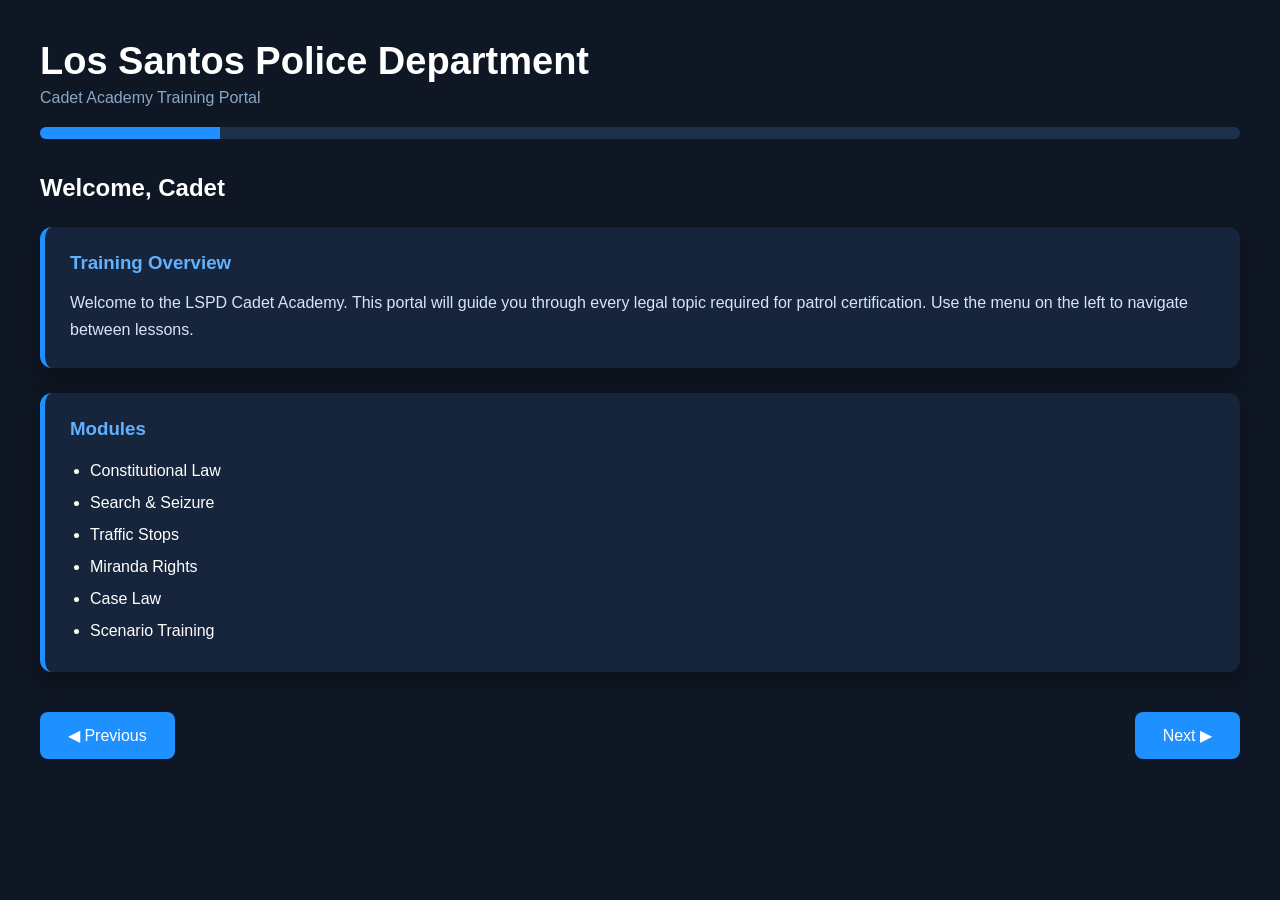
==== commit c7490323: "Update index.html" ====
--- a/index.html
+++ b/index.html
@@ -8,45 +8,6 @@
     <link rel="stylesheet" href="style.css">
 </head>
 
-<body>
-
-<!-- Sidebar -->
-<div id="sidebar">
-
-    <div class="logo">
-        <h2>LSPD</h2>
-        <p>Academy</p>
-    </div>
-
-    <button class="nav active" onclick="showPage('dashboard')">
-        🏠 Dashboard
-    </button>
-
-    <button class="nav" onclick="showPage('constitution')">
-        📜 Constitutional Law
-    </button>
-
-    <button class="nav" onclick="showPage('search')">
-        🔎 Search & Seizure
-    </button>
-
-    <button class="nav" onclick="showPage('traffic')">
-        🚓 Traffic Stops
-    </button>
-
-    <button class="nav" onclick="showPage('miranda')">
-        📖 Miranda Rights
-    </button>
-
-    <button class="nav" onclick="showPage('caseLaw')">
-        ⚖ Case Law
-    </button>
-
-    <button class="nav" onclick="showPage('scenarios')">
-        🧠 Scenarios
-    </button>
-
-</div>
 
 <!-- Main Content -->
 <div id="content">
@@ -279,6 +240,6 @@
 
 </div>
 
-<script src="script.js"></script>
+<script src="script.js?v=7"></script>
 </body>
 </html>
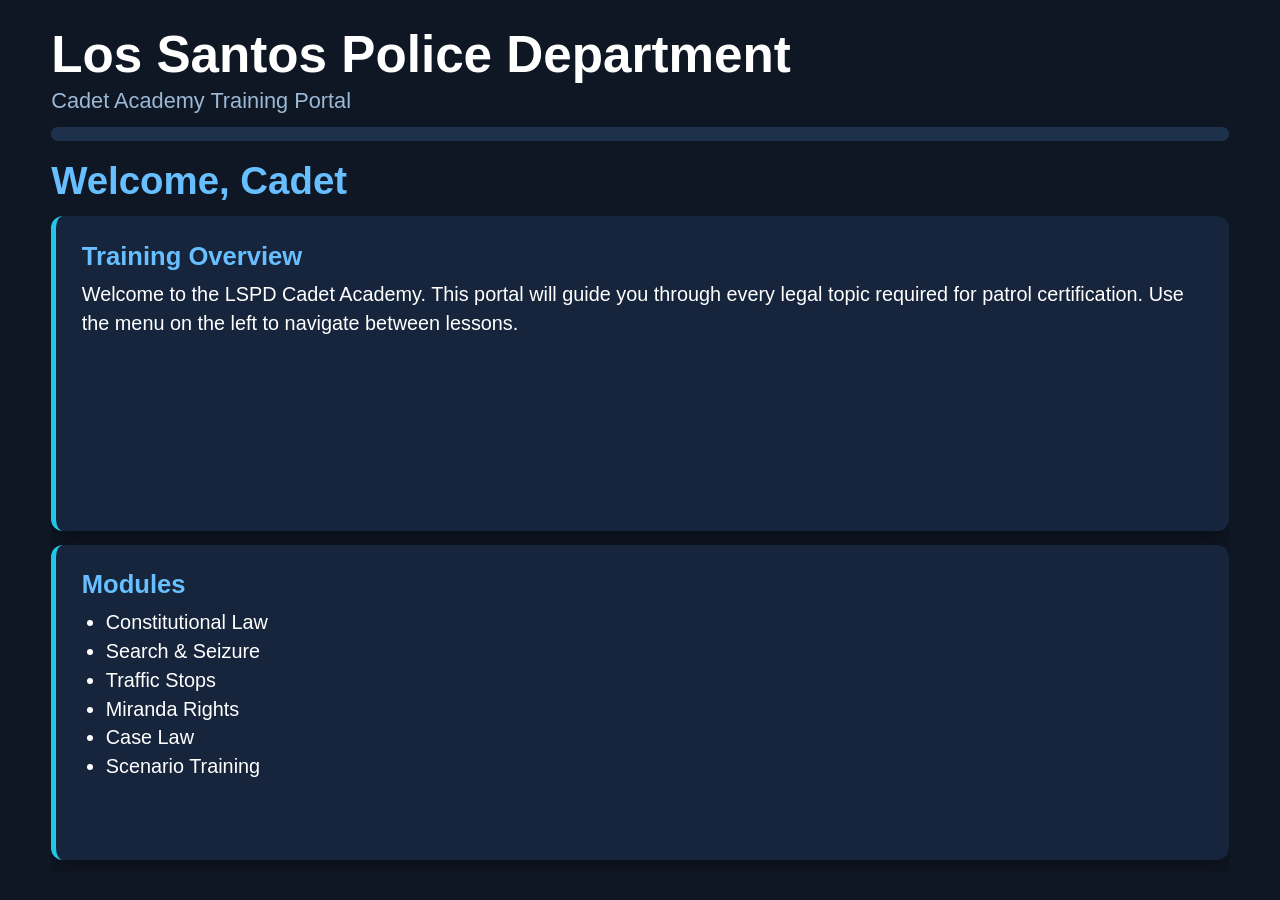
==== commit 22197553: "Update index.html" ====
--- a/index.html
+++ b/index.html
@@ -8,6 +8,7 @@
     <link rel="stylesheet" href="style.css">
 </head>
 
+<body>
 
 <!-- Main Content -->
 <div id="content">
@@ -241,5 +242,6 @@
 </div>
 
 <script src="script.js?v=7"></script>
+    
 </body>
 </html>
--- a/style.css
+++ b/style.css
@@ -1,224 +1,159 @@
-/* ---------- GENERAL ---------- */
-
-*{
-    margin:0;
-    padding:0;
-    box-sizing:border-box;
-    font-family:Segoe UI, Arial, sans-serif;
+* {
+    margin: 0;
+    padding: 0;
+    box-sizing: border-box;
+    font-family: Arial, Helvetica, sans-serif;
 }
 
-body{
-    background:#0f1724;
-    color:#fff;
-    display:flex;
-    min-height:100vh;
+html,
+body {
+    width: 100%;
+    height: 100%;
+    overflow: hidden;
 }
 
-/* ---------- SIDEBAR ---------- */
-
-#sidebar{
-    width:260px;
-    background:#152238;
-    border-right:2px solid #1e90ff;
-    padding:25px;
+body {
+    background: #0f1724;
+    color: white;
 }
 
-.logo{
-    text-align:center;
-    margin-bottom:35px;
+/* Hide the old sidebar completely */
+#sidebar {
+    display: none;
 }
 
-.logo h2{
-    color:#4da3ff;
-    font-size:34px;
+/* Main presentation area */
+#content {
+    width: 100vw;
+    height: 100vh;
+    padding: 3vh 4vw;
+    display: flex;
+    flex-direction: column;
+    overflow: hidden;
 }
 
-.logo p{
-    color:#9bb8d6;
-    letter-spacing:3px;
+/* Header */
+header {
+    flex-shrink: 0;
+    margin-bottom: 2vh;
 }
 
-/* ---------- NAVIGATION ---------- */
-
-.nav{
-    width:100%;
-    margin-bottom:12px;
-    padding:14px;
-    border:none;
-    border-radius:8px;
-    background:#1d314d;
-    color:white;
-    font-size:16px;
-    cursor:pointer;
-    text-align:left;
-    transition:.25s;
+header h1 {
+    font-size: clamp(24px, 4vw, 52px);
+    line-height: 1.1;
+    margin-bottom: 0.5vh;
 }
 
-.nav:hover{
-    background:#2d4f78;
+header p {
+    font-size: clamp(13px, 1.7vw, 22px);
+    color: #9bb8d6;
 }
 
-.nav.active{
-    background:#1e90ff;
+/* Progress bar */
+#progressContainer {
+    width: 100%;
+    height: 1.5vh;
+    min-height: 8px;
+    max-height: 14px;
+    margin-top: 1.5vh;
+    background: #1d314d;
+    border-radius: 100px;
+    overflow: hidden;
 }
 
-/* ---------- MAIN CONTENT ---------- */
-
-#content{
-    flex:1;
-    padding:40px;
+#progressBar {
+    width: 0%;
+    height: 100%;
+    background: #22c7e8;
+    transition: width 0.4s ease;
 }
 
-header{
-    margin-bottom:35px;
+/* Lesson pages */
+.page {
+    display: none;
+    flex: 1;
+    min-height: 0;
+    overflow: hidden;
+    animation: fade 0.35s ease;
 }
 
-header h1{
-    font-size:38px;
-    margin-bottom:6px;
+.page.active {
+    display: flex;
+    flex-direction: column;
 }
 
-header p{
-    color:#8aa7c7;
+.page h2 {
+    flex-shrink: 0;
+    font-size: clamp(22px, 3vw, 40px);
+    margin-bottom: 1.5vh;
+    color: #67bfff;
 }
 
-/* ---------- PROGRESS BAR ---------- */
-
-#progressContainer{
-    margin-top:20px;
-    width:100%;
-    height:12px;
-    background:#1d314d;
-    border-radius:100px;
-    overflow:hidden;
+/* Cards */
+.card {
+    background: #16253c;
+    padding: clamp(12px, 2vw, 28px);
+    margin-bottom: 1.5vh;
+    border-radius: 12px;
+    border-left: 5px solid #22c7e8;
+    box-shadow: 0 10px 25px rgba(0, 0, 0, 0.3);
+    overflow: hidden;
 }
 
-#progressBar{
-    width:15%;
-    height:100%;
-    background:#1e90ff;
-    transition:.4s;
+.card h3 {
+    font-size: clamp(17px, 2vw, 28px);
+    margin-bottom: 1vh;
+    color: #67bfff;
 }
 
-/* ---------- PAGE ANIMATION ---------- */
-
-.page{
-    display:none;
-    animation:fade .35s ease;
+.card p,
+.card li {
+    font-size: clamp(13px, 1.55vw, 21px);
+    line-height: 1.45;
 }
 
-.page.active{
-    display:block;
+.card ul {
+    margin-left: 1.5em;
 }
 
-@keyframes fade{
-
-from{
-opacity:0;
-transform:translateY(15px);
+/* Keep long lessons compact */
+.page .card {
+    flex: 1;
+    min-height: 0;
 }
 
-to{
-opacity:1;
-transform:translateY(0);
+/* Footer navigation is hidden because the projector cannot be clicked */
+footer {
+    display: none;
 }
 
+@keyframes fade {
+    from {
+        opacity: 0;
+    }
+
+    to {
+        opacity: 1;
+    }
 }
 
-/* ---------- CARDS ---------- */
+/* Extra-small projector resolution */
+@media (max-width: 800px), (max-height: 600px) {
+    #content {
+        padding: 2vh 3vw;
+    }
 
-.card{
+    header {
+        margin-bottom: 1vh;
+    }
 
-background:#16253c;
+    .card {
+        padding: 12px 16px;
+        margin-bottom: 1vh;
+    }
 
-padding:25px;
-
-margin-top:25px;
-
-border-radius:12px;
-
-border-left:5px solid #1e90ff;
-
-box-shadow:0 10px 25px rgba(0,0,0,.30);
-
+    .card p,
+    .card li {
+        line-height: 1.3;
+    }
 }
-
-.card h3{
-
-margin-bottom:15px;
-
-color:#61b1ff;
-
-}
-
-.card p{
-
-line-height:1.7;
-
-color:#d7e5f6;
-
-}
-
-.card ul{
-
-margin-left:20px;
-
-line-height:2;
-
-}
-
-/* ---------- FOOTER ---------- */
-
-footer{
-
-display:flex;
-
-justify-content:space-between;
-
-margin-top:40px;
-
-}
-
-/* ---------- BUTTONS ---------- */
-
-footer button{
-
-padding:14px 28px;
-
-border:none;
-
-border-radius:8px;
-
-background:#1e90ff;
-
-color:white;
-
-font-size:16px;
-
-cursor:pointer;
-
-transition:.25s;
-
-}
-
-footer button:hover{
-
-background:#4da3ff;
-
-}
-
-/* ---------- RESPONSIVE ---------- */
-
-@media(max-width:900px){
-
-body{
-flex-direction:column;
-}
-
-#sidebar{
-width:100%;
-border-right:none;
-border-bottom:2px solid #1e90ff;
-}
-
-}
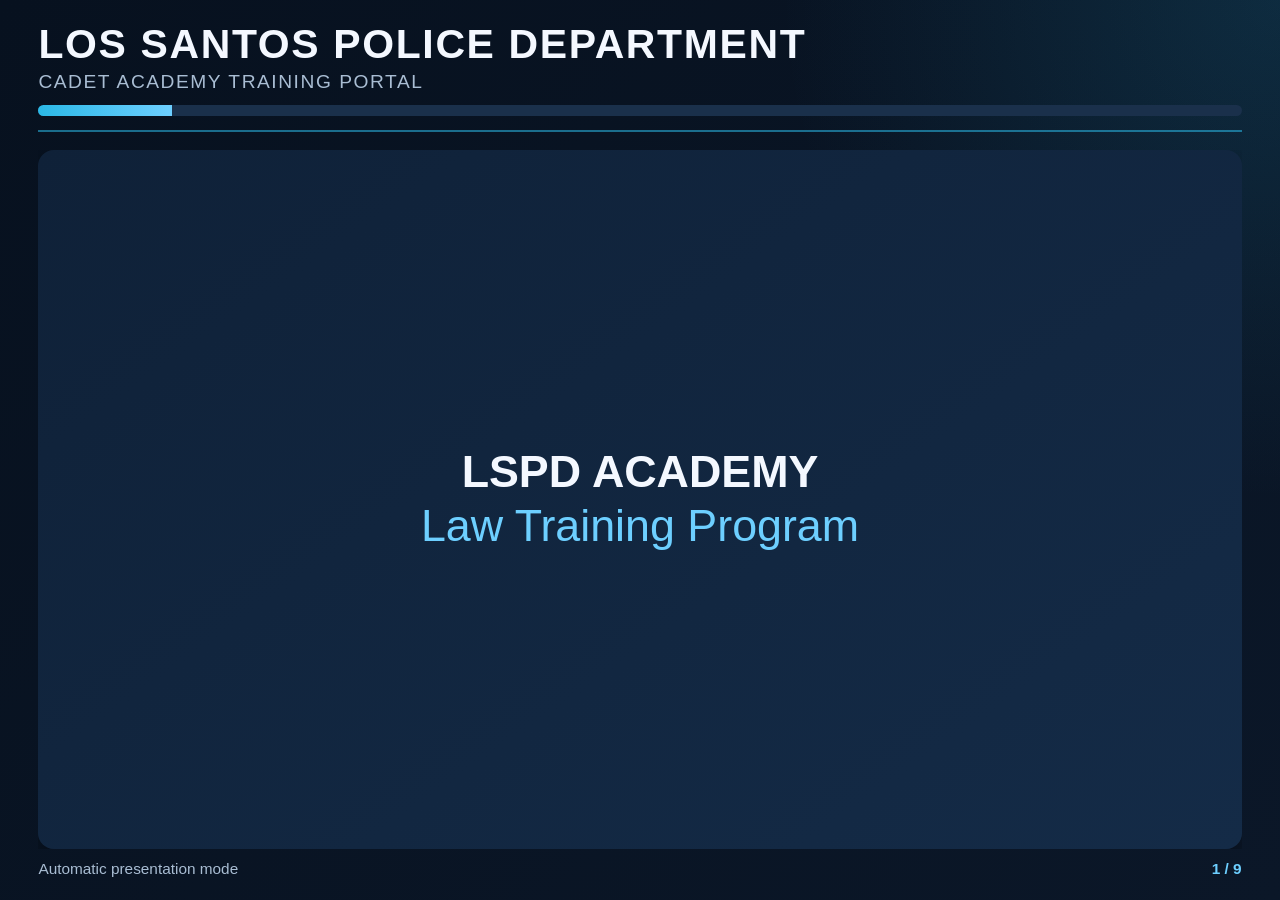
==== commit 1189135f: "Update index.html" ====
--- a/index.html
+++ b/index.html
@@ -1,247 +1,454 @@
 <!DOCTYPE html>
 <html lang="en">
 <head>
-    <meta charset="UTF-8">
-    <meta name="viewport" content="width=device-width, initial-scale=1.0">
-    <title>LSPD Academy</title>
-
-    <link rel="stylesheet" href="style.css">
+  <meta charset="UTF-8" />
+  <meta name="viewport" content="width=device-width, initial-scale=1.0" />
+  <title>LSPD Academy Training Portal</title>
+
+  <style>
+    :root {
+      --bg: #07111f;
+      --panel: #0f2138;
+      --panel-2: #142b47;
+      --accent: #2bb8e6;
+      --accent-2: #6dcfff;
+      --text: #f4f8ff;
+      --muted: #a9bdd3;
+    }
+
+    * {
+      box-sizing: border-box;
+      margin: 0;
+      padding: 0;
+    }
+
+    html,
+    body {
+      width: 100%;
+      height: 100%;
+      overflow: hidden;
+      background: var(--bg);
+      color: var(--text);
+      font-family: Arial, Helvetica, sans-serif;
+    }
+
+    body {
+      display: flex;
+    }
+
+    #presentation {
+      width: 100vw;
+      height: 100vh;
+      display: flex;
+      flex-direction: column;
+      padding: 2.5vh 3vw;
+      background:
+        radial-gradient(circle at top right, rgba(43,184,230,.14), transparent 32%),
+        linear-gradient(135deg, #07111f 0%, #0b1728 100%);
+    }
+
+    header {
+      flex: 0 0 auto;
+      padding-bottom: 1.5vh;
+      border-bottom: 2px solid rgba(43,184,230,.55);
+    }
+
+    .department {
+      font-size: clamp(20px, 3.2vw, 48px);
+      font-weight: 800;
+      letter-spacing: .04em;
+      line-height: 1.05;
+    }
+
+    .subtitle {
+      margin-top: .6vh;
+      color: var(--muted);
+      font-size: clamp(12px, 1.5vw, 22px);
+      letter-spacing: .08em;
+      text-transform: uppercase;
+    }
+
+    #progressTrack {
+      height: 1.2vh;
+      min-height: 7px;
+      max-height: 12px;
+      margin-top: 1.4vh;
+      border-radius: 999px;
+      overflow: hidden;
+      background: #1a304b;
+    }
+
+    #progressBar {
+      height: 100%;
+      width: 0%;
+      background: linear-gradient(90deg, var(--accent), var(--accent-2));
+      transition: width .35s ease;
+    }
+
+    #slides {
+      flex: 1 1 auto;
+      min-height: 0;
+      position: relative;
+      overflow: hidden;
+      padding-top: 2vh;
+    }
+
+    .slide {
+      display: none;
+      width: 100%;
+      height: 100%;
+      overflow: hidden;
+      animation: fade .3s ease;
+    }
+
+    .slide.active {
+      display: flex;
+      flex-direction: column;
+    }
+
+    .slide h1 {
+      flex: 0 0 auto;
+      color: var(--accent-2);
+      font-size: clamp(25px, 4vw, 58px);
+      line-height: 1.05;
+      margin-bottom: 1.5vh;
+    }
+
+    .slide h2 {
+      color: var(--accent-2);
+      font-size: clamp(18px, 2.4vw, 34px);
+      margin-bottom: 1vh;
+    }
+
+    .grid {
+      flex: 1 1 auto;
+      min-height: 0;
+      display: grid;
+      grid-template-columns: repeat(2, minmax(0, 1fr));
+      gap: 1.5vw;
+    }
+
+    .grid.one {
+      grid-template-columns: 1fr;
+    }
+
+    .card {
+      min-height: 0;
+      overflow: hidden;
+      background: linear-gradient(145deg, var(--panel), var(--panel-2));
+      border-left: 5px solid var(--accent);
+      border-radius: 12px;
+      padding: clamp(14px, 2vw, 28px);
+      box-shadow: 0 10px 26px rgba(0,0,0,.28);
+    }
+
+    .card p,
+    .card li {
+      font-size: clamp(13px, 1.6vw, 23px);
+      line-height: 1.42;
+    }
+
+    .card ul {
+      padding-left: 1.35em;
+    }
+
+    .card li + li {
+      margin-top: .8vh;
+    }
+
+    .big-message {
+      flex: 1;
+      display: flex;
+      align-items: center;
+      justify-content: center;
+      text-align: center;
+      background: linear-gradient(145deg, var(--panel), var(--panel-2));
+      border-radius: 16px;
+      padding: 4vw;
+      font-size: clamp(22px, 3.5vw, 56px);
+      line-height: 1.2;
+      box-shadow: 0 14px 30px rgba(0,0,0,.32);
+    }
+
+    .answer {
+      color: #8fe5ff;
+      font-weight: 700;
+    }
+
+    footer {
+      flex: 0 0 auto;
+      display: flex;
+      justify-content: space-between;
+      align-items: center;
+      padding-top: 1.2vh;
+      color: var(--muted);
+      font-size: clamp(11px, 1.2vw, 18px);
+    }
+
+    #slideCounter {
+      font-weight: 700;
+      color: var(--accent-2);
+    }
+
+    @keyframes fade {
+      from { opacity: 0; transform: translateY(8px); }
+      to { opacity: 1; transform: translateY(0); }
+    }
+
+    @media (max-width: 820px), (max-height: 620px) {
+      #presentation {
+        padding: 2vh 2.4vw;
+      }
+
+      #slides {
+        padding-top: 1.2vh;
+      }
+
+      .grid {
+        gap: 1vh;
+      }
+
+      .card {
+        padding: 12px 14px;
+        border-radius: 9px;
+      }
+
+      .card p,
+      .card li {
+        line-height: 1.27;
+      }
+    }
+  </style>
 </head>
 
 <body>
-
-<!-- Main Content -->
-<div id="content">
-
-<header>
-
-<h1>Los Santos Police Department</h1>
-
-<p>Cadet Academy Training Portal</p>
-
-<div id="progressContainer">
-    <div id="progressBar"></div>
-</div>
-
-</header>
-
-<!-- Dashboard -->
-
-<section id="dashboard" class="page active">
-
-<h2>Welcome, Cadet</h2>
-
-<div class="card">
-
-<h3>Training Overview</h3>
-
-<p>
-Welcome to the LSPD Cadet Academy.
-
-This portal will guide you through every legal topic required for patrol certification.
-
-Use the menu on the left to navigate between lessons.
-</p>
-
-</div>
-
-<div class="card">
-
-<h3>Modules</h3>
-
-<ul>
-
-<li>Constitutional Law</li>
-
-<li>Search & Seizure</li>
-
-<li>Traffic Stops</li>
-
-<li>Miranda Rights</li>
-
-<li>Case Law</li>
-
-<li>Scenario Training</li>
-
-</ul>
-
-</div>
-
-</section>
-
-<!-- Constitutional Law -->
-
-<section id="constitution" class="page">
-
-<h2>Constitutional Law</h2>
-
-<div class="card">
-
-<h3>Learning Objectives</h3>
-
-<ul>
-
-<li>Understand constitutional protections.</li>
-
-<li>Apply the Bill of Rights during law enforcement encounters.</li>
-
-<li>Recognize unlawful police actions.</li>
-
-</ul>
-
-</div>
-
-<div class="card">
-
-<h3>Important Amendments</h3>
-
-<ul>
-
-<li>1st Amendment</li>
-
-<li>4th Amendment</li>
-
-<li>5th Amendment</li>
-
-<li>6th Amendment</li>
-
-<li>14th Amendment</li>
-
-</ul>
-
-</div>
-
-</section>
-
-<!-- Search -->
-
-<section id="search" class="page">
-
-<h2>Search & Seizure</h2>
-
-<div class="card">
-
-<h3>Topics Covered</h3>
-
-<ul>
-
-<li>Probable Cause</li>
-
-<li>Reasonable Suspicion</li>
-
-<li>Consent Searches</li>
-
-<li>Vehicle Searches</li>
-
-<li>Search Warrants</li>
-
-</ul>
-
-</div>
-
-</section>
-
-<!-- Traffic -->
-
-<section id="traffic" class="page">
-
-<h2>Traffic Stops</h2>
-
-<div class="card">
-
-<h3>Lesson Topics</h3>
-
-<ul>
-
-<li>Lawful Stops</li>
-
-<li>Officer Safety</li>
-
-<li>Vehicle Contact</li>
-
-<li>Citation Procedures</li>
-
-</ul>
-
-</div>
-
-</section>
-
-<!-- Miranda -->
-
-<section id="miranda" class="page">
-
-<h2>Miranda Rights</h2>
-
-<div class="card">
-
-<p>
-
-Understand when Miranda is required, what constitutes custodial interrogation, and common exceptions.
-
-</p>
-
-</div>
-
-</section>
-
-<!-- Case Law -->
-
-<section id="caseLaw" class="page">
-
-<h2>Case Law</h2>
-
-<div class="card">
-
-<ul>
-
-<li>Terry v. Ohio</li>
-
-<li>Miranda v. Arizona</li>
-
-<li>Carroll Doctrine</li>
-
-<li>Arizona v. Gant</li>
-
-</ul>
-
-</div>
-
-</section>
-
-<!-- Scenarios -->
-
-<section id="scenarios" class="page">
-
-<h2>Scenario Training</h2>
-
-<div class="card">
-
-<p>
-
-Scenario-based discussions and practical application of academy material.
-
-</p>
-
-</div>
-
-</section>
-
-<footer>
-
-<button onclick="previousPage()">
-◀ Previous
-</button>
-
-<button onclick="nextPage()">
-Next ▶
-</button>
-
-</footer>
-
-</div>
-
-<script src="script.js?v=7"></script>
-    
+  <main id="presentation">
+    <header>
+      <div class="department">LOS SANTOS POLICE DEPARTMENT</div>
+      <div class="subtitle">Cadet Academy Training Portal</div>
+      <div id="progressTrack">
+        <div id="progressBar"></div>
+      </div>
+    </header>
+
+    <div id="slides">
+      <section class="slide active">
+        <div class="big-message">
+          <div>
+            <strong>LSPD ACADEMY</strong><br />
+            <span style="color:#6dcfff;">Law Training Program</span>
+          </div>
+        </div>
+      </section>
+
+      <section class="slide">
+        <h1>Training Overview</h1>
+        <div class="grid">
+          <div class="card">
+            <h2>Course Purpose</h2>
+            <p>This program introduces the legal principles cadets must understand before beginning patrol duties.</p>
+          </div>
+          <div class="card">
+            <h2>Core Modules</h2>
+            <ul>
+              <li>Constitutional Law</li>
+              <li>Search and Seizure</li>
+              <li>Traffic Stops</li>
+              <li>Miranda Rights</li>
+              <li>Case Law</li>
+              <li>Scenario Training</li>
+            </ul>
+          </div>
+        </div>
+      </section>
+
+      <section class="slide">
+        <h1>Constitutional Law</h1>
+        <div class="grid">
+          <div class="card">
+            <h2>Learning Objectives</h2>
+            <ul>
+              <li>Understand constitutional protections.</li>
+              <li>Apply the Bill of Rights during police encounters.</li>
+              <li>Recognize actions that may violate civil rights.</li>
+            </ul>
+          </div>
+          <div class="card">
+            <h2>Key Amendments</h2>
+            <ul>
+              <li>1st Amendment</li>
+              <li>4th Amendment</li>
+              <li>5th Amendment</li>
+              <li>6th Amendment</li>
+              <li>14th Amendment</li>
+            </ul>
+          </div>
+        </div>
+      </section>
+
+      <section class="slide">
+        <h1>Search and Seizure</h1>
+        <div class="grid">
+          <div class="card">
+            <h2>Reasonable Suspicion</h2>
+            <p>Specific and articulable facts that reasonably suggest criminal activity may be occurring.</p>
+          </div>
+          <div class="card">
+            <h2>Probable Cause</h2>
+            <p>Facts and circumstances sufficient to lead a reasonable person to believe a crime occurred or evidence will be found.</p>
+          </div>
+          <div class="card">
+            <h2>Common Search Authorities</h2>
+            <ul>
+              <li>Consent</li>
+              <li>Search incident to arrest</li>
+              <li>Vehicle exception</li>
+              <li>Search warrant</li>
+            </ul>
+          </div>
+          <div class="card">
+            <h2>Officer Responsibility</h2>
+            <p>Be able to clearly explain the legal reason for every detention, search, seizure, and arrest.</p>
+          </div>
+        </div>
+      </section>
+
+      <section class="slide">
+        <h1>Traffic Stops</h1>
+        <div class="grid">
+          <div class="card">
+            <h2>Before the Stop</h2>
+            <ul>
+              <li>Identify a lawful reason for the stop.</li>
+              <li>Notify dispatch when practical.</li>
+              <li>Select a safe stopping location.</li>
+            </ul>
+          </div>
+          <div class="card">
+            <h2>During Contact</h2>
+            <ul>
+              <li>Use clear commands.</li>
+              <li>Maintain awareness of occupants.</li>
+              <li>Explain the reason for the stop.</li>
+              <li>Document enforcement action.</li>
+            </ul>
+          </div>
+        </div>
+      </section>
+
+      <section class="slide">
+        <h1>Miranda Rights</h1>
+        <div class="grid">
+          <div class="card">
+            <h2>Miranda Is Generally Required When</h2>
+            <ul>
+              <li>The person is in custody, and</li>
+              <li>The officer conducts interrogation.</li>
+            </ul>
+          </div>
+          <div class="card">
+            <h2>Remember</h2>
+            <p>A person may be detained or arrested without immediately receiving Miranda warnings. The warning becomes important before custodial questioning.</p>
+          </div>
+        </div>
+      </section>
+
+      <section class="slide">
+        <h1>Important Case Law</h1>
+        <div class="grid">
+          <div class="card">
+            <h2>Terry v. Ohio</h2>
+            <p>Recognized limited investigative stops and protective frisks when legal standards are met.</p>
+          </div>
+          <div class="card">
+            <h2>Miranda v. Arizona</h2>
+            <p>Established safeguards for custodial interrogation.</p>
+          </div>
+          <div class="card">
+            <h2>Arizona v. Gant</h2>
+            <p>Limited certain vehicle searches incident to arrest.</p>
+          </div>
+          <div class="card">
+            <h2>Carroll Doctrine</h2>
+            <p>Permits certain warrantless vehicle searches when probable cause exists.</p>
+          </div>
+        </div>
+      </section>
+
+      <section class="slide">
+        <h1>Scenario Discussion</h1>
+        <div class="grid one">
+          <div class="card">
+            <h2>Scenario</h2>
+            <p>A person stands on a public sidewalk and records officers conducting a traffic stop. The person remains at a safe distance and does not interfere.</p>
+            <br />
+            <p><strong>Question:</strong> Is recording alone a lawful reason to arrest the person?</p>
+            <br />
+            <p class="answer">Answer: No. Recording police activity in public is generally protected, provided the person does not unlawfully interfere.</p>
+          </div>
+        </div>
+      </section>
+
+      <section class="slide">
+        <div class="big-message">
+          <div>
+            <strong>END OF INTRODUCTORY MODULE</strong><br />
+            <span style="font-size:.55em;color:#a9bdd3;">Review key legal standards before practical exercises.</span>
+          </div>
+        </div>
+      </section>
+    </div>
+
+    <footer>
+      <span>Automatic presentation mode</span>
+      <span id="slideCounter">1 / 8</span>
+    </footer>
+  </main>
+
+  <script>
+    const slides = Array.from(document.querySelectorAll(".slide"));
+    const progressBar = document.getElementById("progressBar");
+    const slideCounter = document.getElementById("slideCounter");
+
+    let currentSlide = 0;
+
+    const params = new URLSearchParams(window.location.search);
+    const requestedSeconds = Number(params.get("seconds"));
+    const intervalSeconds =
+      Number.isFinite(requestedSeconds) && requestedSeconds >= 3
+        ? requestedSeconds
+        : 12;
+
+    function showSlide(index) {
+      currentSlide = (index + slides.length) % slides.length;
+
+      slides.forEach((slide, slideIndex) => {
+        slide.classList.toggle("active", slideIndex === currentSlide);
+      });
+
+      const percent = ((currentSlide + 1) / slides.length) * 100;
+      progressBar.style.width = percent + "%";
+      slideCounter.textContent = `${currentSlide + 1} / ${slides.length}`;
+    }
+
+    function nextSlide() {
+      showSlide(currentSlide + 1);
+    }
+
+    function previousSlide() {
+      showSlide(currentSlide - 1);
+    }
+
+    document.addEventListener("keydown", (event) => {
+      if (event.key === "ArrowRight" || event.code === "Space") {
+        nextSlide();
+      } else if (event.key === "ArrowLeft") {
+        previousSlide();
+      }
+    });
+
+    showSlide(0);
+    setInterval(nextSlide, intervalSeconds * 1000);
+  </script>
 </body>
 </html>
